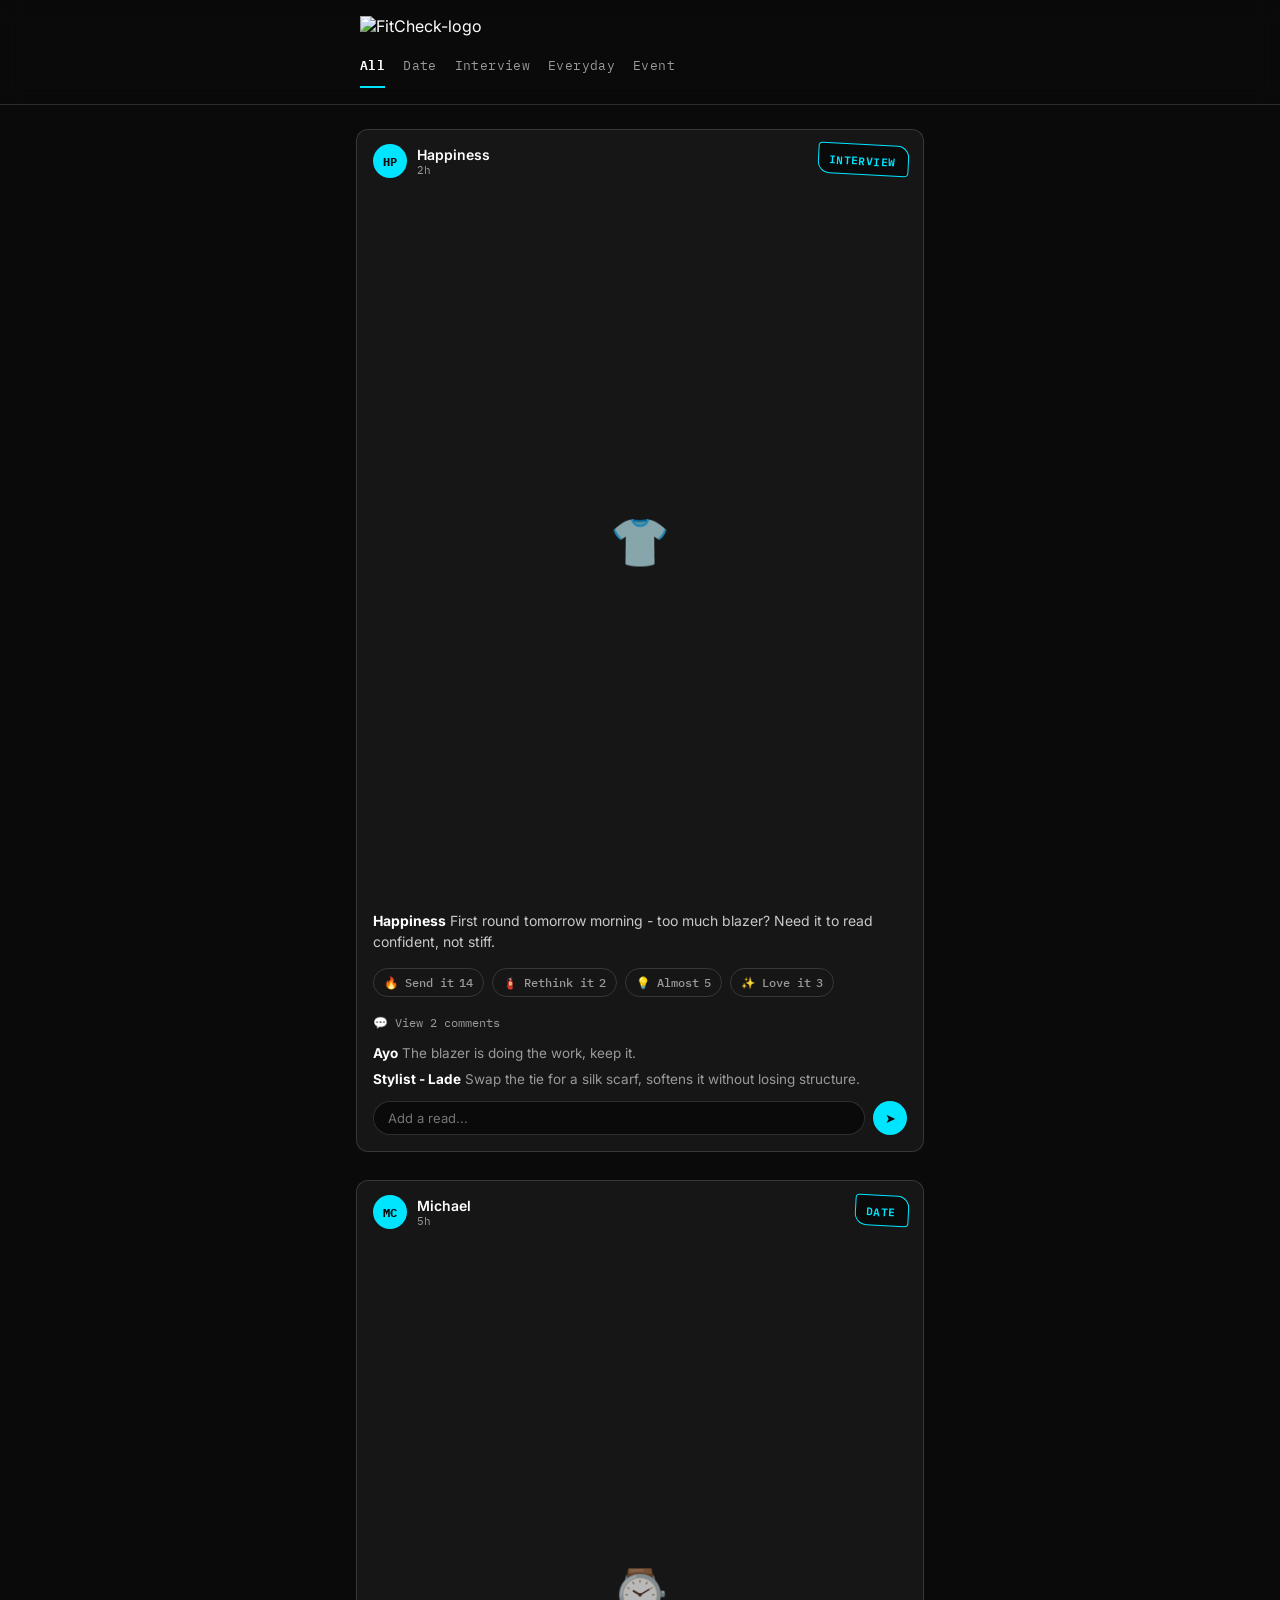
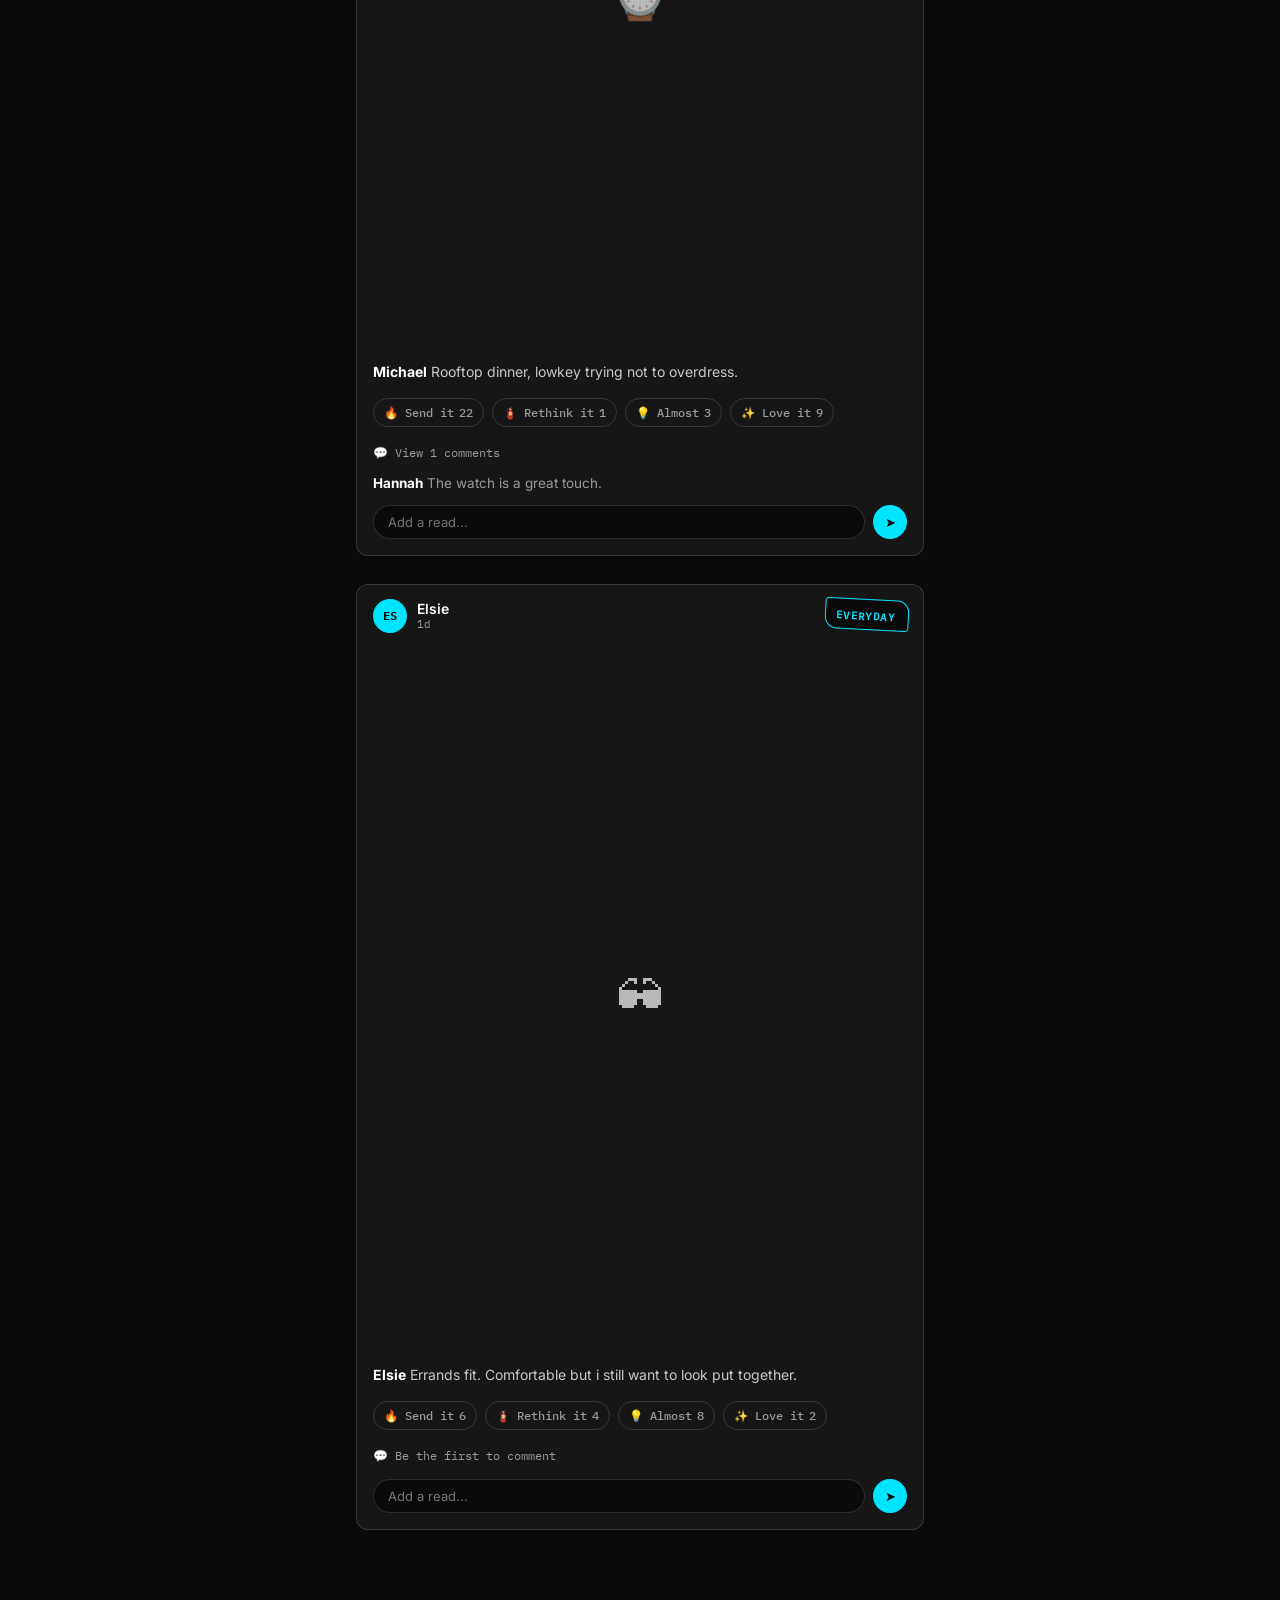
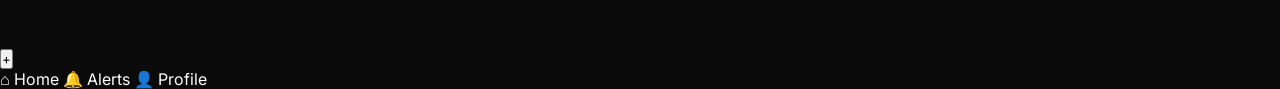
==== index.html @ c27c93b5 "Add files via upload" ====
<!DOCTYPE html>
<html lang="en">
<head>
    <meta charset="UTF-8">
    <meta name="viewport" content="width=device-width", initial-scale="1.0">
    <title>FitCheck - Home</title>
    <link rel="preconnect" href="https://fonts.googleapis.com">
    <link rel="preconnect" href="https://fonts.gstatic.com" crossorigin>
    <link rel="stylesheet" href="https://fonts.googleapis.com/css2?family=Fraunces:ital,opsz,wght@0,9..144,600;0,9..144,700;1,9..144,500&family=Inter:wght@400;500;600;700&family=IBM+Plex+Mono:wght@400;500;600&display=swap">
    <link rel="stylesheet" href="style.css">
</head>

<body>

<header id="app-header">
    <div class="header-inner">
        <div class="header-top">
            <a href="#" id="header-title" class="logo">
                <img src="images/FCL.png" alt="FitCheck-logo" width="200">
            </a>
        </div>

        <div class="filter-tabs">
            <button class="filter-btn active" data-filter="All">All</button>
            <button class="filter-btn" data-filter="Date">Date</button>
            <button class="filter-btn" data-filter="Interview">Interview</button>
            <button class="filter-btn" data-filter="Everyday">Everyday</button>
            <button class="filter-btn" data-filter="Event">Event</button>
        </div>
    </div>
</header>

<main>
    <section id="feed-posts" class="page">

        <article class="post-card" data-occasion="Interview">
            <div class="occasion-tag">Interview</div>
            <div class="post-top">
                <div class="avatar">HP</div>
                <div>
                    <div class="post-user-name">Happiness</div>
                    <div class="post-time">2h</div>
                </div>
            </div>
            <div class="post-image-placeholder">&#128085</div>
            <p class="post-caption"><strong>Happiness</strong> <span>First round tomorrow morning - too much blazer? Need it to read confident, not stiff.</span></p>
            <div class="verdict-row">
                <button class="verdict-btn">&#128293 Send it <span>14</span></button>
                <button class="verdict-btn">&#129519 Rethink it <span>2</span></button>
                <button class="verdict-btn">&#128161 Almost <span>5</span></button>
                <button class="verdict-btn">&#10024 Love it <span>3</span></button>
            </div>
            <div class="comments-section">
                <button class="comments-toogle">&#128172 View 2 comments</button>
                <div class="comment-list">
                    <div class="comment-row"><strong>Ayo</strong> <span>The blazer is doing the work, keep it.</span></div>
                    <div class="comment-row"><strong>Stylist - Lade</strong> <span>Swap the tie for a silk scarf, softens it without losing structure.</span></div>
                </div>
                <div class="comment-input-row">
                    <input class="comment-input" type="text" placeholder="Add a read...">
                    <button class="comment-send">&#10148</button>
                </div>
            </div>
        </article>

        <article class="post-card" data-occasion="Date">
            <div class="occasion-tag">Date</div>
            <div class="post-top">
                <div class="avatar">MC</div>
                <div>
                    <div class="post-user-name">Michael</div>
                    <div class="post-time">5h</div>
                </div>
            </div>
            <div class="post-image-placeholder">&#8986</div>
            <p class="post-caption"><strong>Michael</strong> <span>Rooftop dinner, lowkey trying not to overdress.</span></p>
            <div class="verdict-row">
                <button class="verdict-btn">&#128293 Send it <span>22</span></button>
                <button class="verdict-btn">&#129519 Rethink it <span>1</span></button>
                <button class="verdict-btn">&#128161 Almost <span>3</span></button>
                <button class="verdict-btn">&#10024 Love it <span>9</span></button>
            </div>
            <div class="comments-section">
                <button class="comments-toogle">&#128172 View 1 comments</button>
                <div class="comment-list">
                    <div class="comment-row"><strong>Hannah</strong> <span>The watch is a great touch.</span></div>
                </div>
                <div class="comment-input-row">
                    <input class="comment-input" type="text" placeholder="Add a read...">
                    <button class="comment-send">&#10148</button>
                </div>
            </div>
        </article>

        <article class="post-card" data-occasion="Everyday">
            <div class="occasion-tag">Everyday</div>
            <div class="post-top">
                <div class="avatar">ES</div>
                <div>
                    <div class="post-user-name">Elsie</div>
                    <div class="post-time">1d</div>
                </div>
            </div>
            <div class="post-image-placeholder">&#128374</div>
            <p class="post-caption"><strong>Elsie</strong> <span>Errands fit. Comfortable but i still want to look put together.</span></p>
            <div class="verdict-row">
                <button class="verdict-btn">&#128293 Send it <span>6</span></button>
                <button class="verdict-btn">&#129519 Rethink it <span>4</span></button>
                <button class="verdict-btn">&#128161 Almost <span>8</span></button>
                <button class="verdict-btn">&#10024 Love it <span>2</span></button>
            </div>
            <div class="comments-section">
                <button class="comments-toogle">&#128172 Be the first to comment</button>
                <!-- <div class="comment-list">
                    <div class="comment-row"><strong>Ayo</strong> <span>The blazer is doing the work, keep it.</span></div>
                    <div class="comment-row"><strong>Stylist - Lade</strong> <span>Swap the tie for a silk scarf, softens it without losing structure.</span></div>
                </div> -->
                <div class="comment-input-row">
                    <input class="comment-input" type="text" placeholder="Add a read...">
                    <button class="comment-send">&#10148</button>
                </div>
            </div>
        </article>

    </section>
</main>

<button id="fab" aria-label="New fit check">+</button>

<nav id="bottom-nav">
    <a href="home.html" class="nav-btn active">
        <span class="nav-icon">&#8962</span>
        <span class="nav-label">Home</span>
    </a>
    <a href="notification.html" class="nav-btn">
        <span class="nav-icon">&#128276</span>
        <span class="nav-badge"></span>
        <span class="nav-label">Alerts</span>
    </a>
    <a href="profile.html" class="nav-btn">
        <span class="nav-icon">&#128100</span>
        <span class="nav-label">Profile</span>
    </a>
</nav>


</body>
</html>
---- style.css ----
:root {
    --black: #0a0a0a;
    --charcoal: #161616;
    --line: rgba(255, 255, 255, 0.14);
    --white: #ffffff;
    --white-soft: #9a9a9a;
    --white-dim: #c9c9c9;
    --cyan: #00e5ff;
    --cyan-dim: rgba(0, 229, 255, 0.12);

    --font-display: 'Fraunces', serif;
    --font-body: 'Inter', sans-serif;
    --font-mono: 'IBM Plex Mono', monospace;
}

* { box-sizing: border-box; margin: 0; padding: 0; }

body {
    background: var(--black);
    color: var(--white);
    font-family: var(--font-body);
    -webkit-font-smoothing: antialiased;
}

.hidden { 
    display: none !important; 
}

a { 
    color: inherit; 
    text-decoration: none; 
}

button { 
    font-family: inherit; 
    cursor: pointer; 
}

input, textarea { 
    font-family: inherit; 
}

#app-header {
    position: sticky;
    top: 0;
    z-index: 40;
    background: rgba(10, 10, 10, 0.9);
    backdrop-filter: blur(10px);
    border-bottom: 1px solid var(--line);
}

.header-inner { 
    max-width: 600px; 
    margin: 0 auto; 
    padding: 16px 20px; 
}

.header-top { 
    margin-bottom: 14px; 
}

.logo {
    /* width: 200px;
    height: 80px; */
    background-size: cover;
    background-position: center;
    border-radius: 6px;
    /* display: inline-block; */
}

.notif-row {
    display: flex;
    align-items: center;
    gap: 12px;
    padding: 14px 4px;
    border-bottom: 1px solid var(--line);
}

.notif-icon {
    width: 26px;
    height: 26px;
    border-radius: 50%;
    display: flex;
    align-items: center;
    justify-content: center;
    flex-shrink: 0;
    font-size: 15px;
}

.notif-icon.follow {
    background: var(--cyan-dim);
    color: var(--cyan);
    font-size: 13px;
}

.notif-text {
    flex: 1;
    font-size: 13.5px;
    line-height: 1.4;
}

.notif-text span {
    color: var(--white-dim);
}

.notif-meta {
    display: flex;
    flex-direction: column;
    align-items: flex-end;
    gap: 6px;
}

.notif-dot {
    width: 7px;
    height: 7px;
    border-radius: 50%;
    background: var(--cyan);
}

.filter-tabs {
    display: flex;
    gap: 18px;
    overflow-x: auto;
}

.filter-btn {
    background: none;
    border: none;
    font-family: var(--font-mono);
    font-size: 12.5px;
    letter-spacing: 0.03em;
    color: var(--white-soft);
    padding: 4px 0 10px;
    border-bottom: 2px solid transparent;
    white-space: nowrap;
}

.filter-btn.active {
    color: var(--white);
    font-weight: 600;
    border-bottom-color: var(--cyan);
}

main {
    max-width: 600px;
    margin: 0 auto;
}

.page{
    padding: 24px 16px 90px;
}

.post-card {
    background: var(--charcoal);
    border: 1.5px solid var(--line);
    border-radius: 12px;
    margin-bottom: 28px;
    overflow: hidden;
    position: relative;
}

.occasion-tag {
    position: absolute;
    top: 14px;
    right: 14px;
    z-index: 5;
    background: var(--black);
    border: 1.5px solid var(--cyan);
    border-radius: 4px 12px 4px 12px;
    padding: 5px 12px 5px 10px;
    transform: rotate(3deg);
    font-family: var(--font-mono);
    font-size: 11px;
    font-weight: 600;
    letter-spacing: 0.04em;
    text-transform: uppercase;
    color: var(--cyan);
}

.post-top {
    display: flex;
    align-items: center;
    gap: 10px;
    padding: 14px 16px 10px;
}

.avatar {
    width: 34px;
    height: 34px;
    border-radius: 50%;
    background: var(--cyan);
    color: var(--black);
    display: flex;
    align-items: center;
    justify-content: center;
    font-family: var(--font-mono);
    font-size: 12px;
    font-weight: 700;
    flex-shrink: 0;
}

.avatar-lg {
    width: 72px;
    height: 72px;
    font-size: 22px;
    background: var(--black);
    border: 2px solid var(--cyan);
    color: var(--cyan);
}

.post-user-name {
    font-size: 14px;
    font-weight: 600;
}

.post-time {
    font-family: var(--font-mono);
    font-size: 11px;
    color: var(--white-soft);
}

.post-image-placeholder {
    width: 100%;
    aspect-ratio: 4/5;
    display: flex;
    align-items: center;
    justify-content: center;
    font-size: 48px;
    /* color: var(--cyan); */
    opacity: 0.7;
}

.post-image {
    width: 100%;
    aspect-ratio: 4/5;
    object-fit: cover;
    display: block;
}

.post-caption {
    padding: 14px 16px 4px;
    font-size: 14px;
    line-height: 1.5;
}

.post-caption span {
    color: var(--white-dim);
}

.verdict-row {
    display: flex;
    gap: 8px;
    padding: 12px 16px 4px;
    flex-wrap: wrap;
}

.verdict-btn {
    display: flex;
    align-items: center;
    gap: 5px;
    padding: 6px 10px;
    border-radius: 16px;
    border: 1.5px solid var(--line);
    background: transparent;
    color: var(--white-soft);
    font-family: var(--font-mono);
    font-size: 11.5px;
    font-weight: 500;
}

.verdict-btn.active {
    border-color: var(--cyan);
    background: var(--cyan);
    color: var(--black);
    font-weight: 700;
}

.comments-section {
    padding: 10px 16px 16px;
}

.comments-toogle {
    display: flex;
    align-items: center;
    gap: 6px;
    background: none;
    border: none;
    color: var(--white-soft);
    font-family: var(--font-mono);
    font-size: 12px;
    padding: 4px 0;
}

.comment-list {
    margin-top: 10px;
    display: flex;
    flex-direction: column;
    gap: 8px;
}

.comment-row {
    font-size: 13.5px;
    line-height: 1.4;
}

.comment-row span {
    color: var(--white-soft);
}

.comment-input-row {
    display: flex;
    gap: 8px;
    margin-top: 12px;
}

.comment-input {
    flex: 1;
    border: 1.5px solid var(--line);
    border-radius: 20px;
    padding: 8px 14px;
    font-size: 13px;
    background: var(--black);
    color: var(--white);
    outline: none;
}

.comment-input:focus {
    border-color: var(--cyan);
}

.comment-send {
    background: var(--cyan);
    border: none;
    border-radius: 50%;
    width: 34px;
    height: 34px;
    display: flex;
    align-items: center;
    justify-content: center;
    color: var(--black);
    flex-shrink: 0;
}

.profile-header {
    display: flex;
    align-items: center;
    gap: 18px;
    margin-bottom: 20px;
}

.profile-name {
    font-family: var(--font-display);
    font-size: 20px;
    font-weight: 700;
}

.profile-handle {
    font-family: var(--font-mono);
    font-size: 12px;
    color: var(--white-soft);
}

.bio-row {
    display: flex;
    align-items: center;
    gap: 8px;
    margin-bottom: 22px;
}

.bio-row p {
    font-size: 13.5px;
    color: var(--white-dim);
}

.icon-btn {
    background: none;
    border: none;
    color: var(--white-soft);
    padding: 2px;
}

.stats-grid {
    display: grid;
    grid-template-columns: repeat(3, 1fr);
    gap: 1px;
    background: var(--line);
    border: 1px solid var(--line);
    border-radius: 10px;
    overflow: hidden;
    margin-bottom: 24px;
}

.stat-cell {
    background: var(--black);
    padding: 16px 8px;
    text-align: center;
}

.stat-value {
    font-family: var(--font-display);
    font-size: 22px;
    font-weight: 700;
    color: var(--cyan);
}

.stat-label {
    font-family: var(--font-mono);
    font-size: 10px;
    color: var(--white-soft);
    margin-top: 4px;
    text-transform: uppercase;
    letter-spacing: 0.04em;
}

.section-label {
    font-family: var(--font-mono);
    font-size: 11px;
    color: var(--white-soft);
    text-transform: uppercase;
    letter-spacing: 0.06em;
    margin-bottom: 10px;
}

.profile-grid{
    display: grid;
}
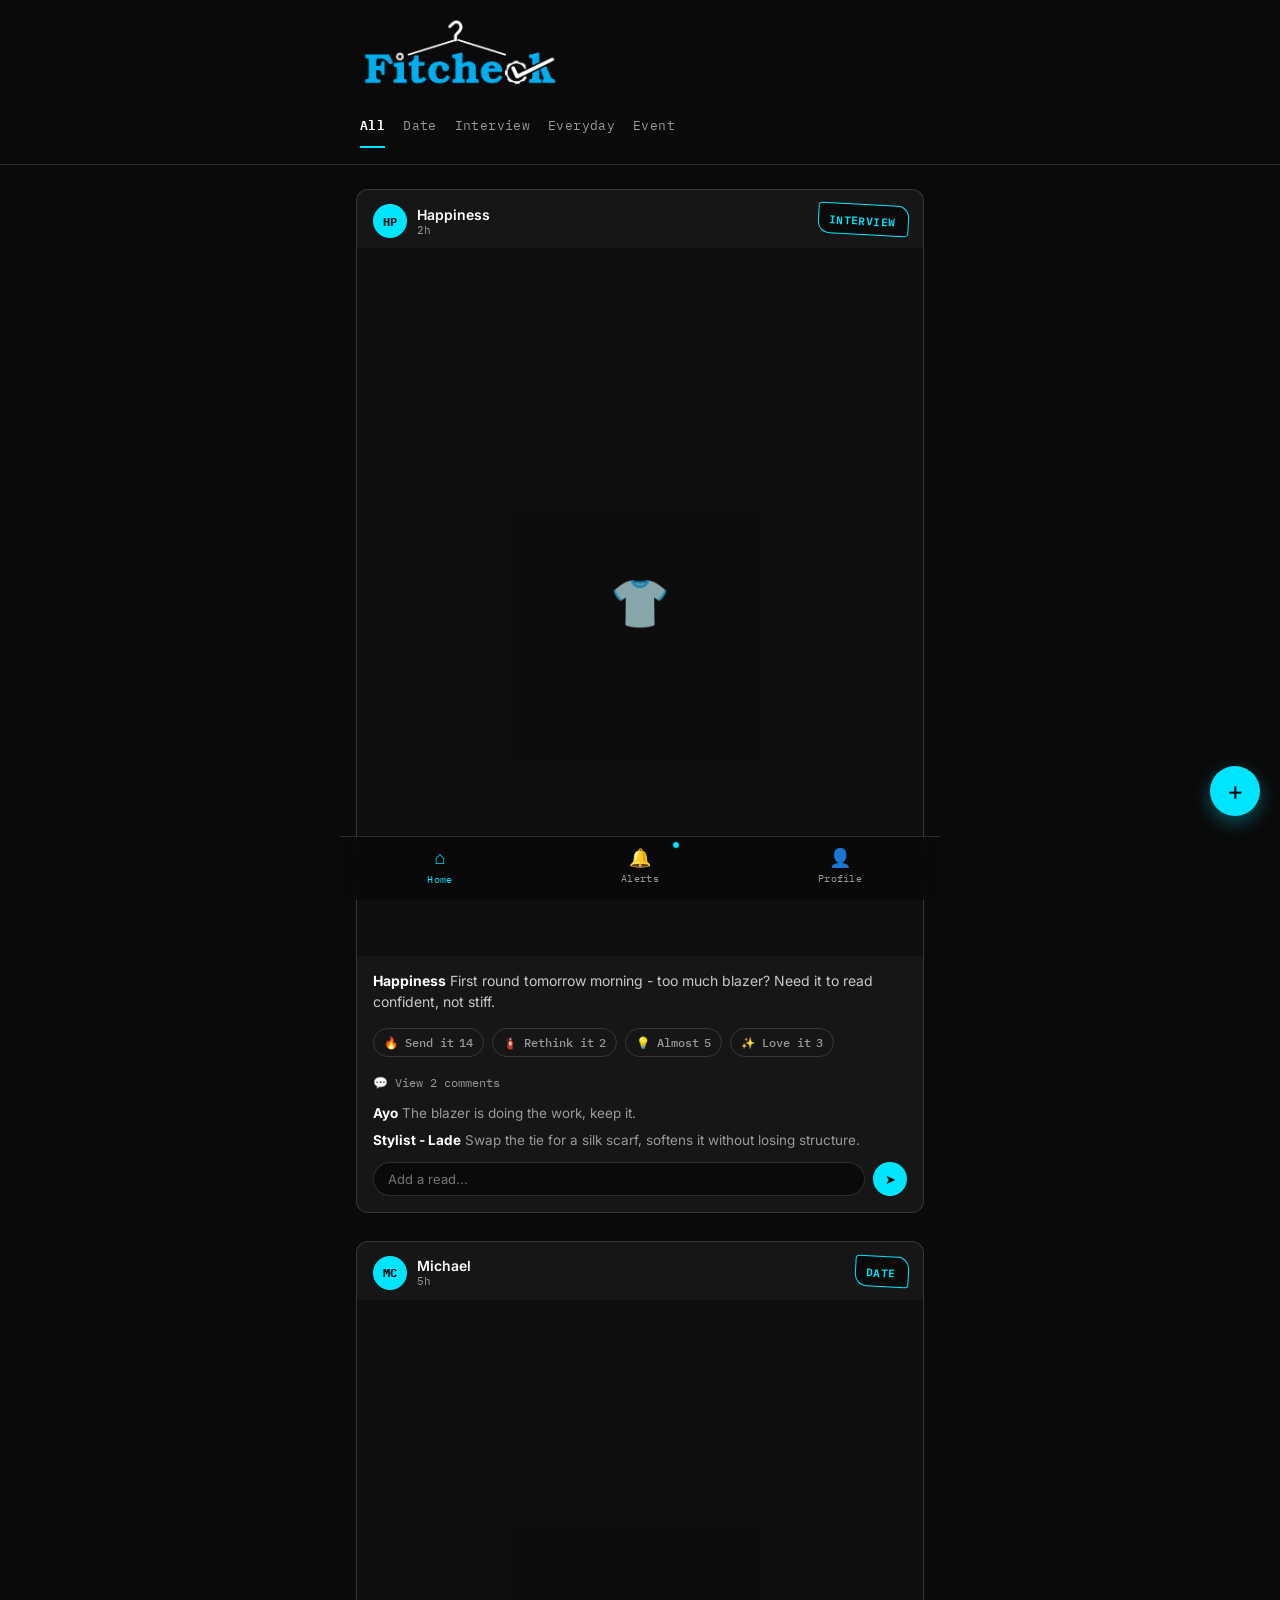
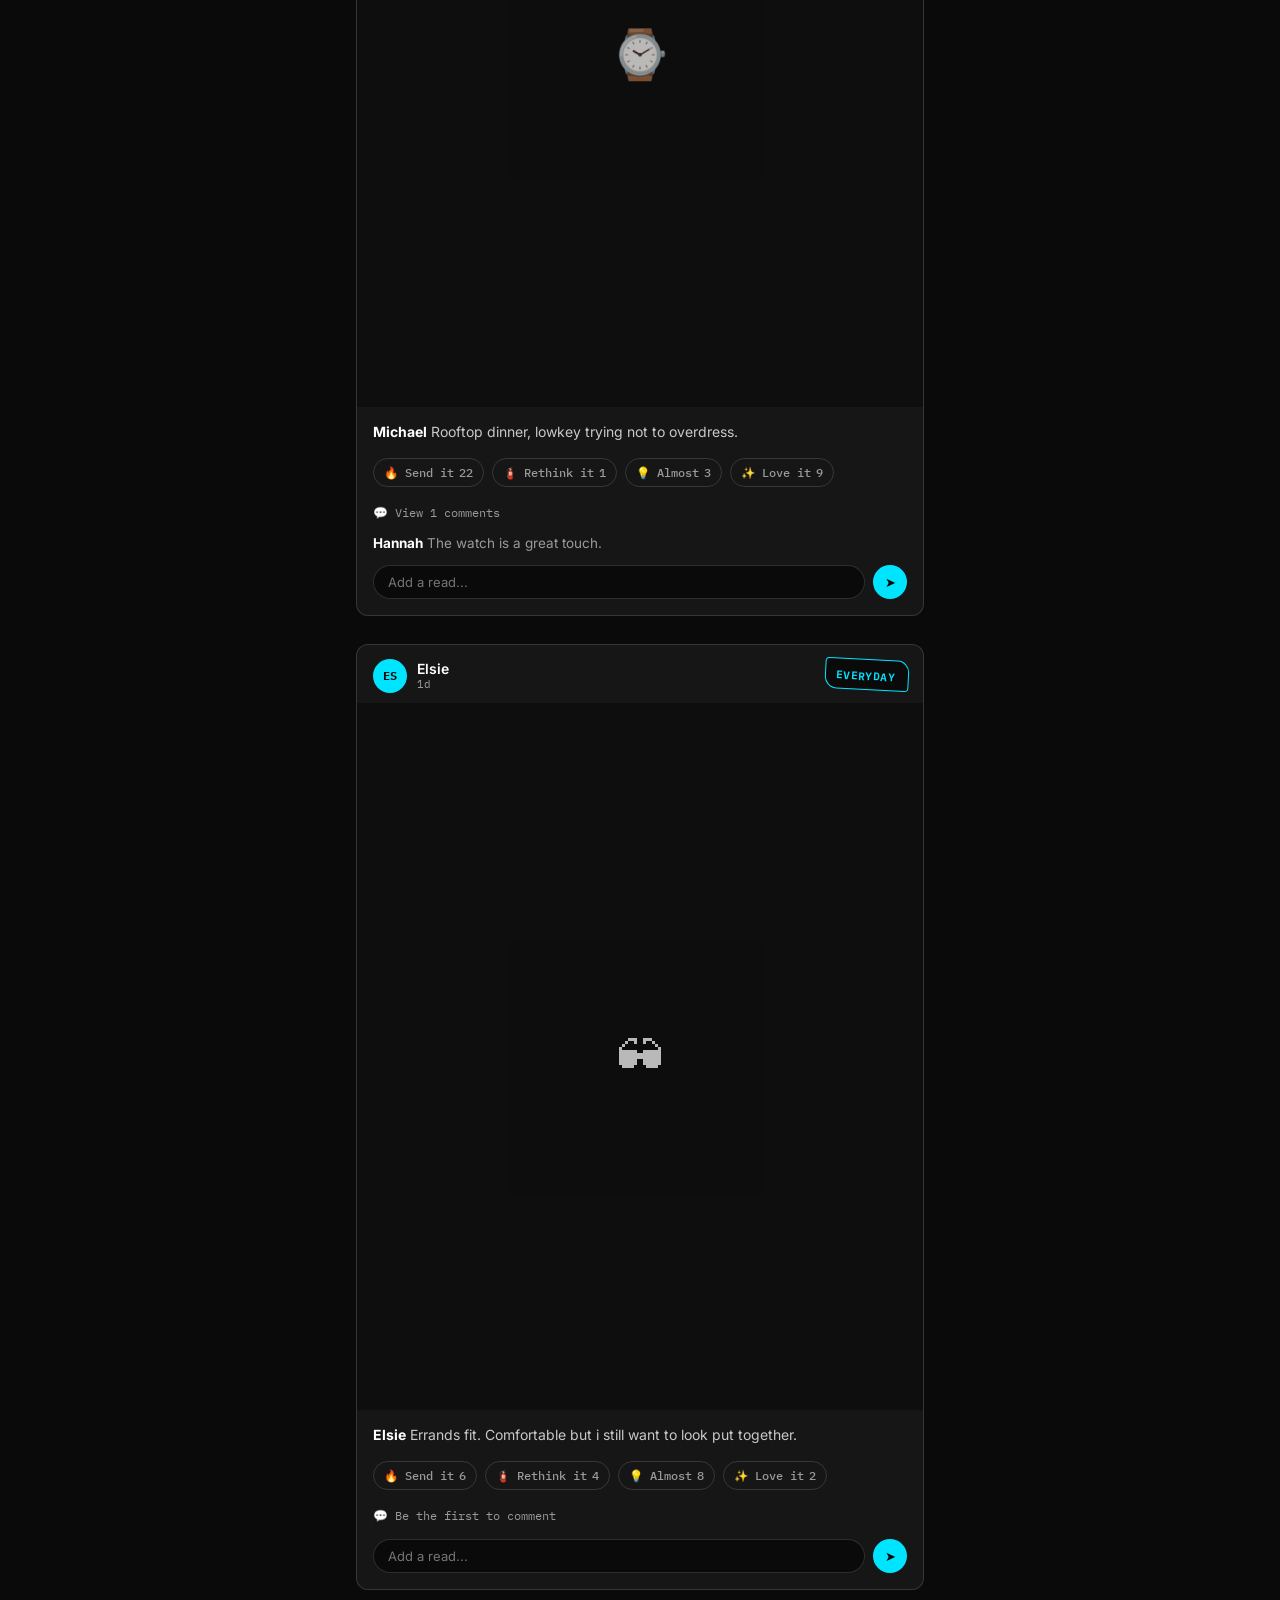
==== commit f90c3798: "add upload button" ====
--- a/index.html
+++ b/index.html
@@ -125,10 +125,10 @@
     </section>
 </main>
 
-<button id="fab" aria-label="New fit check">+</button>
+<a href="upload.html" id="fab" aria-label="New fit check">+</a>
 
 <nav id="bottom-nav">
-    <a href="home.html" class="nav-btn active">
+    <a href="index.html" class="nav-btn active">
         <span class="nav-icon">&#8962</span>
         <span class="nav-label">Home</span>
     </a>
@@ -145,4 +145,4 @@
 
 
 </body>
-</html>+</html>
--- a/style.css
+++ b/style.css
@@ -225,6 +225,7 @@
     display: flex;
     align-items: center;
     justify-content: center;
+    background: var(--black);
     font-size: 48px;
     /* color: var(--cyan); */
     opacity: 0.7;
@@ -266,6 +267,10 @@
     font-family: var(--font-mono);
     font-size: 11.5px;
     font-weight: 500;
+}
+
+.verdict-btn:hover {
+    color: var(--cyan);
 }
 
 .verdict-btn.active {
@@ -423,4 +428,328 @@
 
 .profile-grid{
     display: grid;
-}+    grid-template-columns: repeat(3, 1fr);
+    gap: 4px;
+}
+
+.grid-cell {
+    aspect-ratio: 1/1;
+    display: flex;
+    align-items: center;
+    justify-content: center;
+    border-radius: 4px;
+    overflow: hidden;
+    font-size: 24px;
+    opacity: 0.85;
+    background: var(--charcoal);
+}
+
+.grid-cell img {
+    width: 100%;
+    height: 100%;
+    object-fit: cover;
+}
+
+#fab {
+    position: fixed;
+    bottom: 84px;
+    right: 20px;
+    width: 50px;
+    height: 50px;
+    border-radius: 50%;
+    background: var(--cyan);
+    border: none;
+    color: var(--black);
+    font-size: 26px;
+    line-height: 1;
+    display: flex;
+    align-items: center;
+    justify-content: center;
+    z-index: 45;
+    box-shadow: 0 6px 18px rgba(0, 229, 255, 0.35);
+}
+
+#bottom-nav {
+    position: fixed;
+    bottom: 0;
+    left: 0;
+    right: 0;
+    z-index: 40;
+    background: rgba(10, 10, 10, 0.95);
+    backdrop-filter: blur(10px);
+    border-top: 1px solid var(--line);
+    max-width: 600px;
+    margin: 0 auto;
+    display: flex;
+}
+
+.nav-btn {
+    flex: 1;
+    background: none;
+    border: none;
+    display: flex;
+    flex-direction: column;
+    align-items: center;
+    gap: 4px;
+    padding: 10px 0 14px;
+    color: var(--white-soft);
+    position: relative;
+}
+
+.nav-btn.active {
+    color: var(--cyan);
+}
+
+.nav-icon {
+    font-size: 18px;
+}
+
+.nav-label {
+    font-family: var(--font-mono);
+    font-size: 9.5px;
+    letter-spacing: 0.03em;
+}
+
+.nav-badge {
+    position: absolute;
+    top: 4px;
+    right: 30%;
+    width: 8px;
+    height: 8px;
+    border-radius: 50%;
+    background: var(--cyan);
+    border: 1.5px solid var(--black);
+}
+
+.auth-wrapper {
+    min-height: 100vh;
+    display: flex;
+    align-items: center;
+    justify-content: center;
+    padding: 24px;
+}
+
+.auth-card {
+    width: 100%;
+    max-width: 380px;
+    background: var(--charcoal);
+    border: 1.5px solid var(--line);
+    border-radius: 14px;
+    padding: 32px 28px;
+}
+
+.auth-logo img {
+    display: block;
+    margin-left: auto;
+    margin-right: auto;
+    margin-bottom: 8px;
+    width: 50%;
+}
+
+.auth-subtitle {
+    text-align: center;
+    font-size: 13px;
+    color: var(--white-soft);
+    margin-bottom: 26px;
+}
+
+.form-group {
+    margin-bottom: 16px;
+}
+
+.form-label {
+    display: block;
+    font-family: var(--font-mono);
+    font-size: 11px;
+    text-transform: uppercase;
+    letter-spacing: 0.04em;
+    color: var(--white-soft);
+    margin-bottom: 6px;
+}
+
+.form-input {
+    width: 100%;
+    background: var(--black);
+    border: 1.5px solid var(--line);
+    border-radius: 8px;
+    padding: 11px 14px;
+    color: var(--white);
+    font-size: 14px;
+    outline: none;
+}
+
+.form-input:focus {
+    border-color: var(--cyan);
+}
+
+.form-submit {
+    width: 100%;
+    background: var(--cyan);
+    color: var(--black);
+    border: none;
+    border-radius: 8px;
+    padding: 12px 0;
+    font-family: var(--font-mono);
+    font-weight: 700;
+    font-size: 13px;
+    margin-top: 8px;
+}
+
+.form-row-between {
+    display: flex;
+    justify-content: space-between;
+    font-size: 12.5px;
+    margin-top: 8px;
+}
+
+.form-row-between a {
+    color: var(--white-soft);
+}
+
+.form-row-between a:hover {
+    color: var(--cyan);
+}
+
+.form-footer {
+    text-align: center;
+    margin-top: 20px;
+    font-size: 13px;
+    color: var(--white-soft);
+}
+
+.form-footer a {
+    color: var(--cyan);
+}
+
+.form-note {
+    font-family: var(--font-mono);
+    font-size: 11.5px;
+    color: var(--white-soft);
+    line-height: 1.5;
+    margin-bottom: 20px;
+}
+
+.empty-state {
+    text-align: center;
+    padding: 60px 20px;
+    color: var(--white-soft);
+    font-family: var(--font-mono);
+    font-size: 13px;
+}
+
+.filter-tabs::-webkit-scrollbar {
+    height: 4px;
+}
+
+.filter-tabs::-webkit-scrollbar-thumb {
+    background: var(--line);
+    border-radius: 4px;
+}
+
+.upload-header {
+    display: flex;
+    align-items: center;
+    justify-content: space-between;
+    margin-bottom: 20px;
+}
+
+.upload-header h1 {
+    font-family: var(--font-display);
+    font-size: 20px;
+    font-weight: 700;
+}
+
+.upload-drop {
+    display: flex;
+    flex-direction: column;
+    align-items: center;
+    justify-content: center;
+    border: 1.5px dashed var(--cyan);
+    border-radius: 10px;
+    aspect-ratio: 4/5;
+    cursor: pointer;
+    margin-bottom: 20px;
+    overflow: hidden;
+    background: var(--charcoal);
+    text-align: center;
+}
+
+.upload-drop img {
+    width: 100%;
+    height: 100%;
+    object-fit: cover;
+}
+
+.upload-icon {
+    font-size: 28px;
+    color: var(--cyan);
+}
+
+.upload-drop p {
+    font-family: var(--font-mono);
+    font-size: 12px;
+    color: var(--white-soft);
+    margin-top: 10px;
+}
+
+.pill-row {
+    display: flex;
+    gap: 8px;
+    flex-wrap: wrap;
+    margin: 8px 0 20px;
+}
+
+.pill {
+    font-family: var(--font-mono);
+    padding: 6px 12px;
+    border-radius: 16px;
+    border: 1.5px solid var(--line);
+    background: transparent;
+    color: var(--white-soft);
+    font-size: 12px;
+}
+
+.pill-active {
+    border-color: var(--cyan);
+    background: var(--cyan);
+    color: var(--black);
+    padding: 6px 12px;
+    border-radius: 16px;
+}
+
+.caption-box {
+    width: 100%;
+    border: 1.5px solid var(--line);
+    border-radius: 8px;
+    padding: 12px;
+    font-size: 13.5px;
+    resize: none;
+    margin-bottom: 10px;
+    outline: none;
+    background: var(--charcoal);
+    color: var(--white);
+}
+
+.caption-box:focus {
+    border-color: var(--cyan);
+}
+
+.signout-btn {
+    display: block;
+    width: 100%;
+    text-align: center;
+    background: transparent;
+    border: 1.5px solid var(--line);
+    border-radius: 8px;
+    padding: 12px 0;
+    font-family: var(--font-mono);
+    font-size: 13px;
+    font-weight: 600;
+    color: var(--white-soft);
+    margin-top: 32px;
+}
+
+.signout-btn:hover {
+    border-color: var(--cyan);
+    color: var(--cyan);
+}
